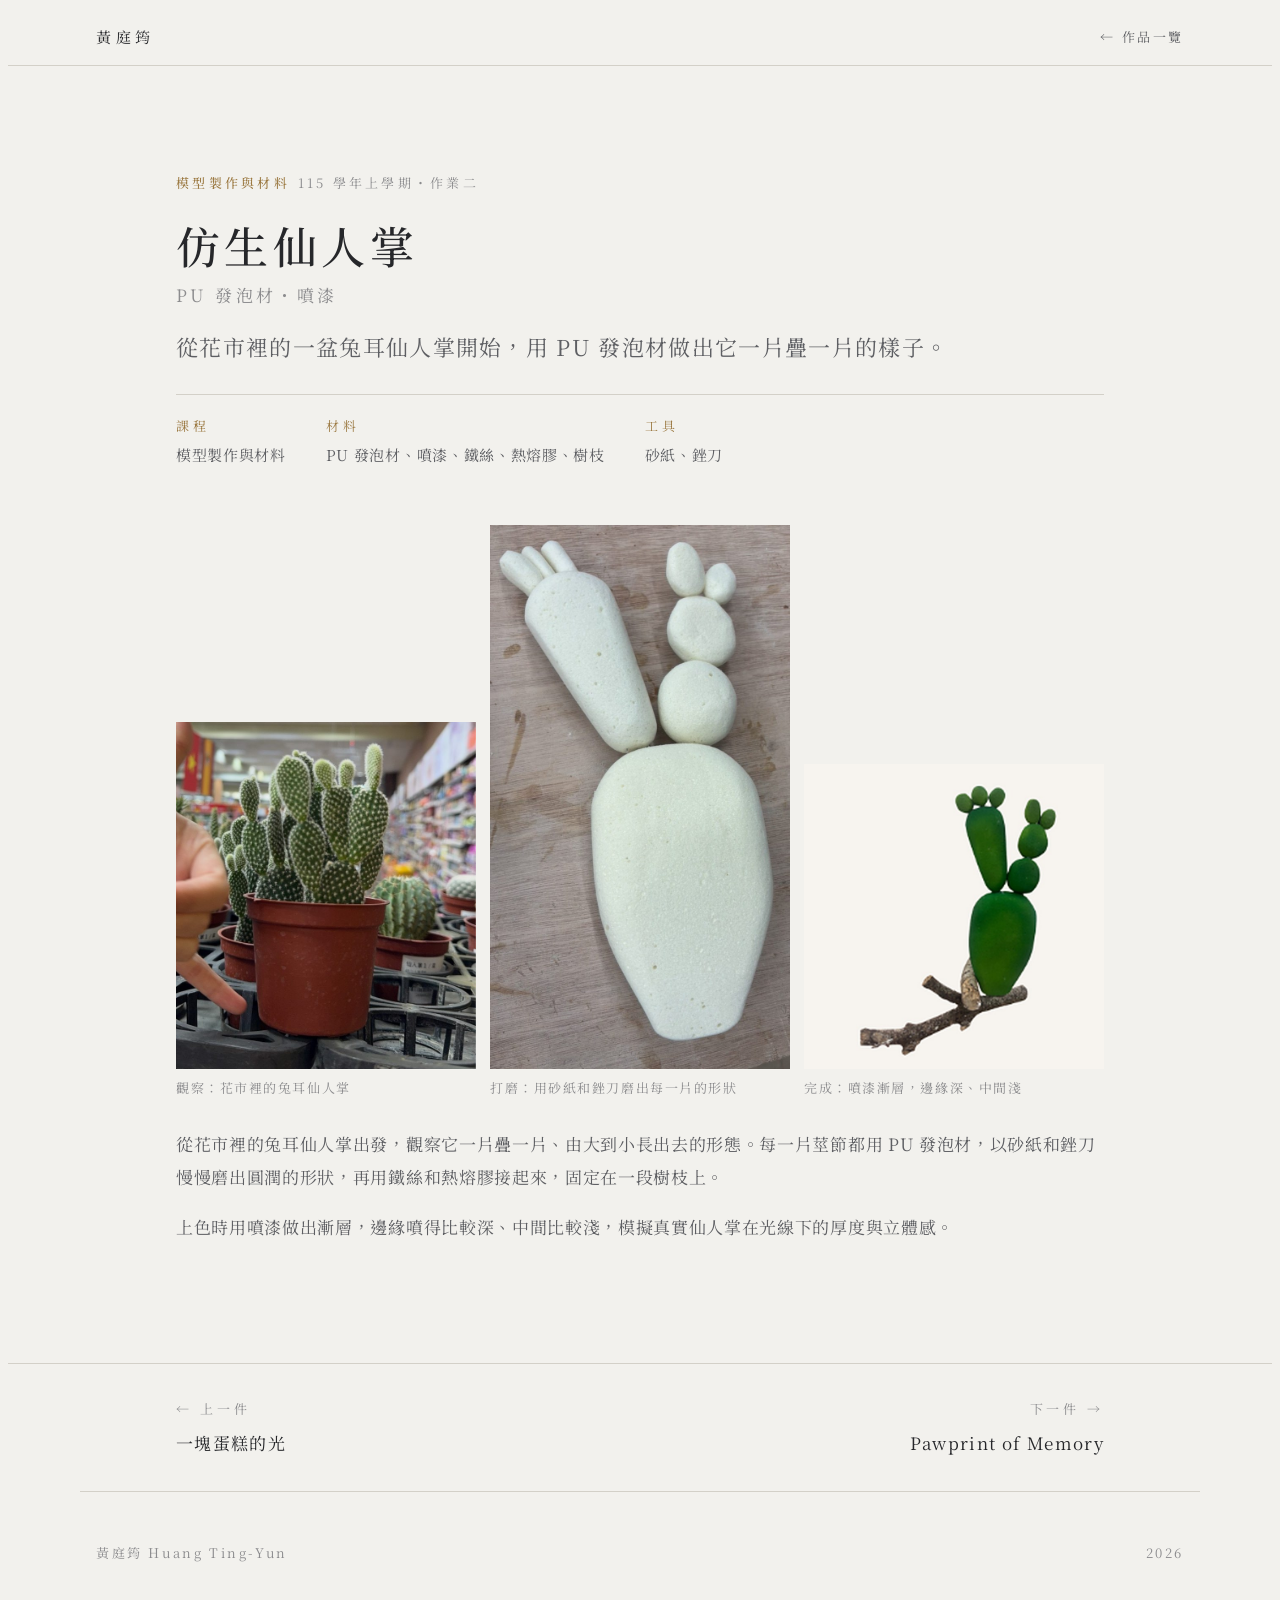
==== cactus.html @ cdbcb582 "Split portfolio into home page and per-work pages Co-Authored-By: Claude Opus 5.5 <noreply@anthropic" ====
<!doctype html>
<html lang="zh-Hant">
<head>
<meta charset="utf-8">
<meta name="viewport" content="width=device-width, initial-scale=1, viewport-fit=cover">
<meta name="description" content="仿生仙人掌：用砂紙和銼刀，把 PU 發泡材磨成一株兔耳仙人掌。">
<title>仿生仙人掌｜黃庭筠</title>
<link rel="preconnect" href="https://fonts.googleapis.com">
<link rel="preconnect" href="https://fonts.gstatic.com" crossorigin>
<link rel="stylesheet" href="https://fonts.googleapis.com/css2?family=Noto+Serif+TC:wght@300;400;500;600;700&display=swap">
<link rel="stylesheet" href="style.css">
</head>
<body>
<nav class="nav" aria-label="主要">
  <div class="wrap">
    <a class="mark" href="index.html">黃庭筠</a>
    <ul class="keep"><li><a class="back" href="index.html#works">← 作品一覽</a></li></ul>
  </div>
</nav>

<header class="d-head">
  <div class="wrap">
    <div class="course"><b>模型製作與材料</b>115 學年上學期・作業二</div>
    <h1>仿生仙人掌<small>PU 發泡材・噴漆</small></h1>
    <p class="lead">從花市裡的一盆兔耳仙人掌開始，用 PU 發泡材做出它一片疊一片的樣子。</p>
    <dl class="d-meta"><div><dt>課程</dt><dd>模型製作與材料</dd></div><div><dt>材料</dt><dd>PU 發泡材、噴漆、鐵絲、熱熔膠、樹枝</dd></div><div><dt>工具</dt><dd>砂紙、銼刀</dd></div></dl>
  </div>
</header>

<main class="d-body">
  <div class="wrap">
<article class="work">
        <div class="g3" style="align-items:end">
          <figure><div class="frame plain"><img src="img/cactus-ref.jpg" alt="花市裡一盆兔耳仙人掌，作為造型參考"></div><figcaption>觀察：花市裡的兔耳仙人掌</figcaption></figure>
          <figure><div class="frame plain"><img src="img/cactus-foam.jpg" alt="雕塑成形、尚未上色的仙人掌泡棉零件"></div><figcaption>打磨：用砂紙和銼刀磨出每一片的形狀</figcaption></figure>
          <figure><div class="frame plain"><img src="img/cactus-final.jpg" alt="上色完成的綠色仙人掌，固定在一段樹枝上"></div><figcaption>完成：噴漆漸層，邊緣深、中間淺</figcaption></figure>
        </div>
        <div class="text">
          <p>從花市裡的兔耳仙人掌出發，觀察它一片疊一片、由大到小長出去的形態。每一片莖節都用 PU 發泡材，以砂紙和銼刀慢慢磨出圓潤的形狀，再用鐵絲和熱熔膠接起來，固定在一段樹枝上。</p>
          <p>上色時用噴漆做出漸層，邊緣噴得比較深、中間比較淺，模擬真實仙人掌在光線下的厚度與立體感。</p>
        </div>
</article>
  </div>
</main>

<nav class="pn" aria-label="上一件與下一件">
  <div class="wrap"><a class="prev" href="lamp.html"><small>← 上一件</small><span>一塊蛋糕的光</span></a><a class="next" href="pawprint.html"><small>下一件 →</small><span>Pawprint of Memory</span></a></div>
</nav>

<footer>
  <div class="wrap"><span>黃庭筠 Huang Ting-Yun</span><span>2026</span></div>
</footer>
</body>
</html>
---- style.css ----
/* Layout: 和紙のような余白。左に縦書きの見出し、右に作品。金箔色を一点だけ使う。 */
:root{
  --paper:#F2F1ED;      /* 胡粉に近い、わずかに青みのある白 */
  --paper-2:#E9E7E1;    /* 一段沈んだ面 */
  --ink:#26272A;        /* 墨 */
  --ink-2:#5E5F63;      /* 薄墨 */
  --ink-3:#8C8C8E;      /* 鼠 */
  --rule:#D3D0C8;
  --gold:#9C7A43;       /* 金箔を沈めた色 */
  --indigo:#3C5263;     /* 藍鼠 */
  --serif:"Noto Serif TC","Source Han Serif TC","思源宋體","Songti TC","PMingLiU",serif;
  --s-xs:.8125rem; --s-sm:.9375rem; --s-md:1.0625rem; --s-lg:1.375rem; --s-xl:2rem; --s-xxl:clamp(2.6rem,7vw,4.6rem);
  color-scheme:light;
}
@media (prefers-color-scheme:dark){:root:not([data-theme="light"]){
  --paper:#161719; --paper-2:#1F2023; --ink:#E7E5DF; --ink-2:#B3B1AB; --ink-3:#85847F; --rule:#34353A; --gold:#C9A66B; --indigo:#8FA7B8; color-scheme:dark}}
:root[data-theme="dark"]{
  --paper:#161719; --paper-2:#1F2023; --ink:#E7E5DF; --ink-2:#B3B1AB; --ink-3:#85847F; --rule:#34353A; --gold:#C9A66B; --indigo:#8FA7B8; color-scheme:dark}

*{box-sizing:border-box}
html{scroll-behavior:smooth}
@media (prefers-reduced-motion:reduce){html{scroll-behavior:auto}}
body{background:var(--paper);color:var(--ink);font-family:var(--serif);font-size:var(--s-md);line-height:1.95;letter-spacing:.04em;font-weight:400;-webkit-font-smoothing:antialiased}
img{display:block;max-width:100%;height:auto}
a{color:inherit;text-decoration:none;border-bottom:1px solid var(--rule);transition:border-color .2s,color .2s}
a:hover{color:var(--gold);border-color:var(--gold)}
a:focus-visible{outline:2px solid var(--gold);outline-offset:3px}
h1,h2,h3,h4{font-weight:500;margin:0;text-wrap:balance;letter-spacing:.08em}
p{margin:0}

.wrap{max-width:1120px;margin:0 auto;padding-left:max(16px,env(safe-area-inset-left,0px));padding-right:max(16px,env(safe-area-inset-right,0px))}

/* ナビ */
body::before{content:"";position:fixed;inset:0 0 auto;height:env(safe-area-inset-top,0px);z-index:10;background:var(--paper)}
.nav{position:sticky;top:env(safe-area-inset-top,0px);z-index:9;background:color-mix(in srgb,var(--paper) 92%,transparent);backdrop-filter:blur(6px);border-bottom:1px solid var(--rule)}
.nav .wrap{display:flex;align-items:center;justify-content:space-between;gap:16px;padding-block:14px}
.nav .mark{font-size:var(--s-sm);letter-spacing:.3em;border:0}
.nav ul{list-style:none;display:flex;flex-wrap:wrap;gap:6px 22px;margin:0;padding:0;font-size:var(--s-xs);letter-spacing:.2em;color:var(--ink-2)}
.nav ul a{border:0}

/* ヒーロー */
.hero .wrap{display:grid;grid-template-columns:auto 1fr;gap:clamp(28px,7vw,96px);padding-block:clamp(64px,12vw,140px) clamp(48px,8vw,96px);align-items:start}
.hero .v{writing-mode:vertical-rl;font-size:var(--s-xxl);font-weight:600;letter-spacing:.32em;line-height:1.2;color:var(--ink)}
.hero .v small{display:block;font-size:var(--s-sm);font-weight:400;letter-spacing:.4em;color:var(--ink-3);margin-right:18px}
.hero .lead{display:grid;gap:28px;align-content:start;padding-top:12px;min-width:0}
.hero .kicker{font-size:var(--s-xs);letter-spacing:.35em;color:var(--gold)}
.hero h1{font-size:clamp(1.6rem,3.6vw,2.4rem);line-height:1.6;font-weight:400}
.hero h1 em{font-style:normal;color:var(--gold)}
.hero .intro{color:var(--ink-2)}
.hero .meta{display:flex;flex-wrap:wrap;gap:8px 28px;font-size:var(--s-xs);color:var(--ink-3);letter-spacing:.15em;border-top:1px solid var(--rule);padding-top:18px}

/* セクション */
section.block{border-top:1px solid var(--rule)}
section.block>.wrap{display:grid;grid-template-columns:72px 1fr;gap:clamp(20px,5vw,64px);padding-block:clamp(56px,9vw,112px)}
.sec-h{writing-mode:vertical-rl;font-size:var(--s-xl);letter-spacing:.5em;font-weight:500;line-height:1;position:sticky;top:calc(env(safe-area-inset-top,0px) + 84px);align-self:start;height:max-content}
.sec-h span{display:block;font-size:var(--s-xs);letter-spacing:.35em;color:var(--ink-3);margin-right:14px;font-weight:400}
.sec-body{display:grid;gap:clamp(64px,10vw,120px);min-width:0}
.sec-note{color:var(--ink-2);font-size:var(--s-sm)}

/* 作品 */
.work{display:grid;gap:28px;min-width:0}
.work-head{display:grid;gap:10px}
.course{font-size:var(--s-xs);letter-spacing:.25em;color:var(--ink-3)}
.course b{font-weight:500;color:var(--gold);margin-right:.6em}
.work h3{font-size:var(--s-lg);line-height:1.6}
.work h3 small{font-size:var(--s-sm);color:var(--ink-3);margin-left:.8em;letter-spacing:.12em;font-weight:400}
.work .text{display:grid;gap:1em;color:var(--ink-2)}
.tag{display:inline-block;font-size:var(--s-xs);letter-spacing:.2em;color:var(--indigo);border:1px solid currentColor;padding:0 .7em;line-height:1.9;margin-left:.6em;vertical-align:.15em}

figure{margin:0;display:grid;gap:8px;min-width:0}
figcaption{font-size:var(--s-xs);color:var(--ink-3);letter-spacing:.12em;line-height:1.7}
.frame{background:var(--paper-2);overflow:hidden}
.frame img{width:100%;object-fit:cover}

.g-hero{display:grid;grid-template-columns:1.35fr 1fr;gap:14px}
.g-hero .frame img{aspect-ratio:4/3}
.g3{display:grid;grid-template-columns:repeat(3,1fr);gap:14px}
.g3 .frame img{aspect-ratio:4/3}
.g2{display:grid;grid-template-columns:repeat(2,1fr);gap:14px}
.g2 .frame img{aspect-ratio:16/9}

/* 工程の記録 */
.process{list-style:none;margin:0;padding:0;display:grid;grid-template-columns:repeat(4,1fr);border-top:1px solid var(--ink)}
.process li{padding:16px 16px 0 0;display:grid;gap:6px;align-content:start;min-width:0}
.process .st{font-size:var(--s-xs);letter-spacing:.25em;color:var(--gold)}
.process h4{font-size:var(--s-sm);letter-spacing:.1em}
.process p{font-size:var(--s-xs);color:var(--ink-2);line-height:1.85;letter-spacing:.06em}

/* 一行引用 */
.quote{font-size:var(--s-md);color:var(--ink);border-left:1px solid var(--gold);padding-left:18px;letter-spacing:.12em}

/* 準備中 */
.soon{border:1px dashed var(--rule);padding:28px;display:grid;gap:8px;color:var(--ink-2)}
.soon .st{font-size:var(--s-xs);letter-spacing:.3em;color:var(--gold)}

/* 技術カード */
.tech{display:grid;grid-template-columns:repeat(2,1fr);gap:0;border-top:1px solid var(--ink)}
.tech article{padding:22px 22px 6px 0;display:grid;gap:10px;align-content:start;min-width:0;border-right:1px solid var(--rule);padding-left:0}
.tech article:nth-child(even){padding-left:22px;border-right:0}
.tech article:nth-child(n+3){border-top:1px solid var(--rule)}
.tech h3{font-size:var(--s-md)}
.tech p{font-size:var(--s-sm);color:var(--ink-2);line-height:1.9}
.tech .bridge{font-size:var(--s-xs);color:var(--indigo);letter-spacing:.1em;line-height:1.8;border-top:1px solid var(--rule);padding-top:10px}
.award{font-size:var(--s-xs);color:var(--gold);letter-spacing:.15em}

/* 観察 */
.obs{display:grid;gap:56px}
.obs-item{display:grid;grid-template-columns:1fr 1.1fr;gap:28px;align-items:start}
.obs-item .text{display:grid;gap:10px;min-width:0}
.obs-item .text p{font-size:var(--s-sm);color:var(--ink-2)}

/* 略歴 */
.about{display:grid;grid-template-columns:1fr 1fr;gap:40px 56px}
.about dl{margin:0;display:grid;gap:18px}
.about dt{font-size:var(--s-xs);letter-spacing:.3em;color:var(--gold)}
.about dd{margin:4px 0 0;font-size:var(--s-sm);color:var(--ink-2);line-height:1.9}
.about dd b{color:var(--ink);font-weight:500}

footer .wrap{padding-block:48px;display:flex;flex-wrap:wrap;justify-content:space-between;gap:12px;font-size:var(--s-xs);color:var(--ink-3);letter-spacing:.2em;border-top:1px solid var(--rule)}

.frame.plain{background:transparent}
.frame.plain img{aspect-ratio:auto!important;object-fit:contain;box-shadow:0 1px 0 var(--rule)}
.photos{columns:3 260px;column-gap:12px}
.more{display:flex;flex-wrap:wrap;gap:8px 24px;font-size:var(--s-sm)}
.more a{border-bottom-color:var(--gold)}
.more a::after{content:" ↗";color:var(--gold);font-size:.85em}
.overview .wrap{padding-block:0 clamp(48px,8vw,88px)}
.ov{display:grid;grid-template-columns:repeat(4,1fr);border-top:1px solid var(--ink)}
.ov div{padding:18px 18px 4px 0;display:grid;gap:8px;align-content:start;min-width:0}
.ov div+div{padding-left:18px;border-left:1px solid var(--rule)}
.ov h2{font-size:var(--s-sm);letter-spacing:.3em;color:var(--gold);font-weight:500}
.ov p{font-size:var(--s-xs);color:var(--ink-3);letter-spacing:.1em;line-height:1.7}
.ov ul{list-style:none;margin:0;padding:0;display:grid;gap:4px;font-size:var(--s-sm)}
.ov ul a{border:0}
.ov ul a:hover{color:var(--gold)}
.ph-h{font-size:var(--s-sm);letter-spacing:.4em;color:var(--ink-2);border-bottom:1px solid var(--rule);padding-bottom:8px;margin-bottom:-40px}
.ph{break-inside:avoid;margin:0 0 12px;background:var(--paper-2)}
.ph img{width:100%}
@media (max-width:820px){
  .g-hero,.obs-item,.about{grid-template-columns:1fr}
  .process{grid-template-columns:repeat(2,1fr);row-gap:18px}
  .tech{grid-template-columns:1fr}
  .ov{grid-template-columns:repeat(2,1fr);row-gap:8px}
  .ov div:nth-child(3){padding-left:0;border-left:0}
  .tech article,.tech article:nth-child(even),.tech article:nth-child(n+3){border-right:0;border-top:0;padding:20px 0 14px;border-bottom:1px solid var(--rule)}
}
@media (max-width:560px){
  .nav ul{display:none}
  .hero .wrap{grid-template-columns:1fr;gap:28px}
  .hero .v{writing-mode:horizontal-tb;letter-spacing:.2em}
  .hero .v small{margin:8px 0 0}
  section.block>.wrap{grid-template-columns:1fr;gap:28px}
  .sec-h{writing-mode:horizontal-tb;position:static;letter-spacing:.3em}
  .sec-h span{display:inline;margin:0 0 0 12px}
  .g3{grid-template-columns:repeat(2,1fr)}
  .g2{grid-template-columns:1fr}
  .process{grid-template-columns:1fr}
  .ov{grid-template-columns:1fr}
  .ov div+div{padding-left:0;border-left:0;border-top:1px solid var(--rule)}
}

/* ===== multi-page additions ===== */
.nav .back{font-size:var(--s-xs);letter-spacing:.2em;color:var(--ink-2);border:0}
.nav .back:hover{color:var(--gold)}
@media (max-width:560px){.nav ul.keep{display:flex}}

/* home cards */
.cards{display:grid;grid-template-columns:repeat(3,1fr);gap:44px 22px}
.card{display:grid;gap:12px;align-content:start;border:0;min-width:0}
.card .frame{aspect-ratio:4/3;display:grid}
.card .frame img{width:100%;height:100%;object-fit:cover;transition:transform .6s ease}
.card .frame.contain{background:var(--paper-2);padding:6%}
.card .frame.contain img{object-fit:contain}
.card:hover .frame img{transform:scale(1.03)}
@media (prefers-reduced-motion:reduce){.card .frame img{transition:none}.card:hover .frame img{transform:none}}
.card .c-course{font-size:var(--s-xs);letter-spacing:.2em;color:var(--ink-3)}
.card h3{font-size:var(--s-md);letter-spacing:.08em;line-height:1.6}
.card p{font-size:var(--s-sm);color:var(--ink-2);line-height:1.8}
.card .go{font-size:var(--s-xs);letter-spacing:.25em;color:var(--gold)}
.card:hover h3{color:var(--gold)}
.tlist{list-style:none;margin:0;padding:0;border-top:1px solid var(--ink)}
.tlist li{border-bottom:1px solid var(--rule)}
.tlist a{display:grid;grid-template-columns:minmax(0,1fr) auto;gap:4px 24px;padding:16px 0;border:0;align-items:baseline}
.tlist b{font-weight:500;letter-spacing:.08em}
.tlist span{font-size:var(--s-sm);color:var(--ink-2);grid-column:1}
.tlist i{font-style:normal;font-size:var(--s-xs);letter-spacing:.2em;color:var(--gold);grid-row:1/3;grid-column:2;align-self:center}
.tlist a:hover b{color:var(--gold)}
.strip{display:grid;grid-template-columns:repeat(4,1fr);gap:10px}
.strip a{border:0;display:block;aspect-ratio:3/4;overflow:hidden;background:var(--paper-2)}
.strip img{width:100%;height:100%;object-fit:cover;transition:transform .6s}
.strip a:hover img{transform:scale(1.03)}
.link-more{font-size:var(--s-sm);letter-spacing:.15em}
.link-more a{border-bottom-color:var(--gold)}

/* detail page */
.d-head .wrap{padding-block:clamp(48px,9vw,104px) clamp(32px,5vw,56px);display:grid;gap:18px;max-width:960px}
.d-head .course{font-size:var(--s-xs)}
.d-head h1{font-size:clamp(1.75rem,4.4vw,2.75rem);line-height:1.45;font-weight:500;letter-spacing:.1em}
.d-head h1 small{display:block;font-size:var(--s-md);color:var(--ink-3);letter-spacing:.2em;font-weight:400;margin-top:6px}
.d-head .lead{font-size:var(--s-lg);line-height:1.9;color:var(--ink-2);letter-spacing:.06em;max-width:36em}
.d-meta{display:flex;flex-wrap:wrap;gap:14px 40px;margin:8px 0 0;padding-top:18px;border-top:1px solid var(--rule)}
.d-meta div{display:grid;gap:2px}
.d-meta dt{font-size:var(--s-xs);letter-spacing:.3em;color:var(--gold)}
.d-meta dd{margin:0;font-size:var(--s-sm);color:var(--ink-2)}
.d-body .wrap{max-width:960px;display:grid;gap:clamp(48px,7vw,80px);padding-bottom:clamp(64px,10vw,120px)}
.d-body .work{gap:28px}
.d-sec{display:grid;gap:22px;min-width:0}
.d-sec>h2{font-size:var(--s-sm);letter-spacing:.4em;color:var(--gold);font-weight:500;display:flex;gap:14px;align-items:baseline;border-bottom:1px solid var(--rule);padding-bottom:10px}
.d-sec>h2 span{font-size:var(--s-xs);color:var(--ink-3);letter-spacing:.25em;font-weight:400}
.d-sec .text{display:grid;gap:1em;color:var(--ink-2)}
.d-sec .text b{color:var(--ink);font-weight:500}
.d-sec h3{font-size:var(--s-lg)}
.pn{border-top:1px solid var(--rule)}
.pn .wrap{max-width:960px;display:grid;grid-template-columns:1fr 1fr;gap:16px;padding-block:32px}
.pn a{border:0;display:grid;gap:4px}
.pn a.next{text-align:right}
.pn small{font-size:var(--s-xs);letter-spacing:.3em;color:var(--ink-3)}
.pn span{letter-spacing:.08em}
.pn a:hover span{color:var(--gold)}

/* label page */
.eq{display:grid;grid-template-columns:1fr auto 1fr auto 1.2fr;gap:14px;align-items:center}
.eq .box{border:1px solid var(--rule);padding:18px 16px;display:grid;gap:6px;text-align:center;min-width:0}
.eq .box b{font-weight:500;font-size:var(--s-md);letter-spacing:.15em;color:var(--ink)}
.eq .box span{font-size:var(--s-xs);color:var(--ink-3);line-height:1.7;letter-spacing:.08em}
.eq .box.res{border-color:var(--gold)}
.eq .box.res b{color:var(--gold)}
.eq .op{font-size:var(--s-lg);color:var(--ink-3)}
.who{display:grid;grid-template-columns:1fr 1fr;gap:0;border-top:1px solid var(--ink)}
.who div{padding:16px 18px 4px 0;display:grid;gap:6px;align-content:start}
.who div+div{padding-left:18px;border-left:1px solid var(--rule)}
.who dt{font-size:var(--s-xs);letter-spacing:.3em;color:var(--gold)}
.who dd{margin:0;color:var(--ink-2);font-size:var(--s-sm)}
.ing{display:grid;grid-template-columns:repeat(3,1fr);gap:0;border-top:1px solid var(--ink)}
.ing div{padding:14px 16px 4px 0;display:grid;gap:4px;align-content:start;min-width:0}
.ing div+div{padding-left:16px;border-left:1px solid var(--rule)}
.ing dt{font-size:var(--s-xs);letter-spacing:.3em;color:var(--gold)}
.ing dd{margin:0;font-size:var(--s-sm);color:var(--ink-2);line-height:1.85}
.bottle{display:grid;grid-template-columns:minmax(0,300px) 1fr;gap:36px;align-items:center}
.sw{display:grid;grid-template-columns:repeat(5,1fr);gap:10px}
.sw div{display:grid;gap:8px;min-width:0}
.sw i{display:block;aspect-ratio:3/2;border:1px solid var(--rule)}
.sw b{font-weight:500;font-size:var(--s-sm);letter-spacing:.1em}
.sw span{font-size:var(--s-xs);color:var(--ink-3);letter-spacing:.1em;line-height:1.6}
.diff{display:grid;grid-template-columns:1fr 1fr;gap:36px}
.diff div{display:grid;gap:10px;align-content:start}
.diff h3{font-size:var(--s-md);letter-spacing:.12em}
.diff p{font-size:var(--s-sm);color:var(--ink-2)}

@media (max-width:820px){
  .cards{grid-template-columns:repeat(2,1fr)}
  .diff,.bottle{grid-template-columns:1fr}
  .bottle .frame{max-width:300px}
  .eq{grid-template-columns:1fr;text-align:center}
  .eq .op{justify-self:center;transform:rotate(90deg)}
  .ing{grid-template-columns:1fr}
  .ing div+div{padding-left:0;border-left:0;border-top:1px solid var(--rule)}
}
@media (max-width:560px){
  .cards{grid-template-columns:1fr}
  .strip{grid-template-columns:repeat(2,1fr)}
  .sw{grid-template-columns:repeat(3,1fr)}
  .who{grid-template-columns:1fr}
  .who div+div{padding-left:0;border-left:0;border-top:1px solid var(--rule)}
  .pn .wrap{grid-template-columns:1fr}
  .pn a.next{text-align:left}
}
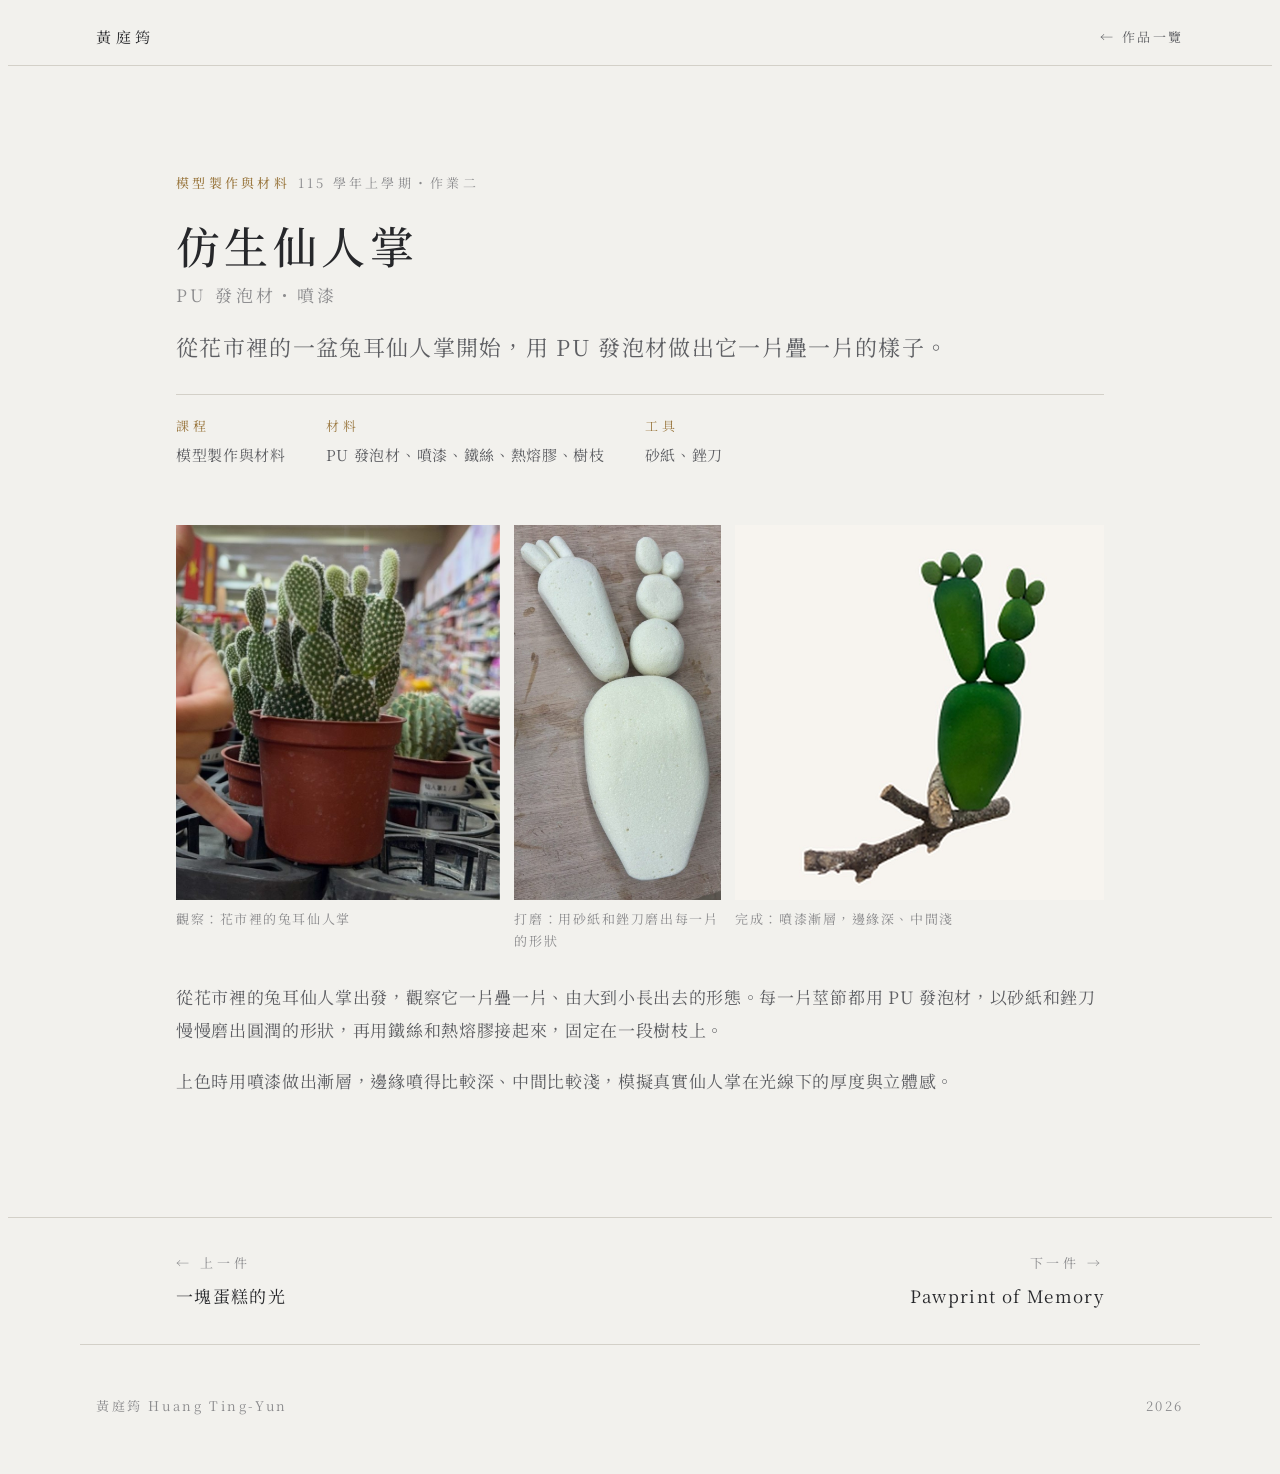
==== commit c822ac96: "Make images in each row the same height Co-Authored-By: Claude Opus 5.5 <noreply@anthropic.com> Clau" ====
--- a/cactus.html
+++ b/cactus.html
@@ -30,10 +30,10 @@
 <main class="d-body">
   <div class="wrap">
 <article class="work">
-        <div class="g3" style="align-items:end">
-          <figure><div class="frame plain"><img src="img/cactus-ref.jpg" alt="花市裡一盆兔耳仙人掌，作為造型參考"></div><figcaption>觀察：花市裡的兔耳仙人掌</figcaption></figure>
-          <figure><div class="frame plain"><img src="img/cactus-foam.jpg" alt="雕塑成形、尚未上色的仙人掌泡棉零件"></div><figcaption>打磨：用砂紙和銼刀磨出每一片的形狀</figcaption></figure>
-          <figure><div class="frame plain"><img src="img/cactus-final.jpg" alt="上色完成的綠色仙人掌，固定在一段樹枝上"></div><figcaption>完成：噴漆漸層，邊緣深、中間淺</figcaption></figure>
+        <div class="row">
+          <figure style="--ar:0.8659"><div class="frame plain"><img src="img/cactus-ref.jpg" alt="花市裡一盆兔耳仙人掌，作為造型參考"></div><figcaption>觀察：花市裡的兔耳仙人掌</figcaption></figure>
+          <figure style="--ar:0.5522"><div class="frame plain"><img src="img/cactus-foam.jpg" alt="雕塑成形、尚未上色的仙人掌泡棉零件"></div><figcaption>打磨：用砂紙和銼刀磨出每一片的形狀</figcaption></figure>
+          <figure style="--ar:0.9840"><div class="frame plain"><img src="img/cactus-final.jpg" alt="上色完成的綠色仙人掌，固定在一段樹枝上"></div><figcaption>完成：噴漆漸層，邊緣深、中間淺</figcaption></figure>
         </div>
         <div class="text">
           <p>從花市裡的兔耳仙人掌出發，觀察它一片疊一片、由大到小長出去的形態。每一片莖節都用 PU 發泡材，以砂紙和銼刀慢慢磨出圓潤的形狀，再用鐵絲和熱熔膠接起來，固定在一段樹枝上。</p>
--- a/style.css
+++ b/style.css
@@ -217,6 +217,13 @@
 .pn small{font-size:var(--s-xs);letter-spacing:.3em;color:var(--ink-3)}
 .pn span{letter-spacing:.08em}
 .pn a:hover span{color:var(--gold)}
+
+/* equal-height image rows: width follows each image's aspect ratio */
+.row{display:flex;gap:14px;align-items:flex-start}
+.row figure{flex:var(--ar,1) 1 0;min-width:0}
+.row .frame,.row .frame.plain{background:transparent}
+.row .frame img{aspect-ratio:auto!important;width:100%;height:auto;object-fit:contain}
+@media (max-width:560px){.row{flex-direction:column}.row figure{flex:none;width:100%}}
 
 /* label page */
 .eq{display:grid;grid-template-columns:1fr auto 1fr auto 1.2fr;gap:14px;align-items:center}
